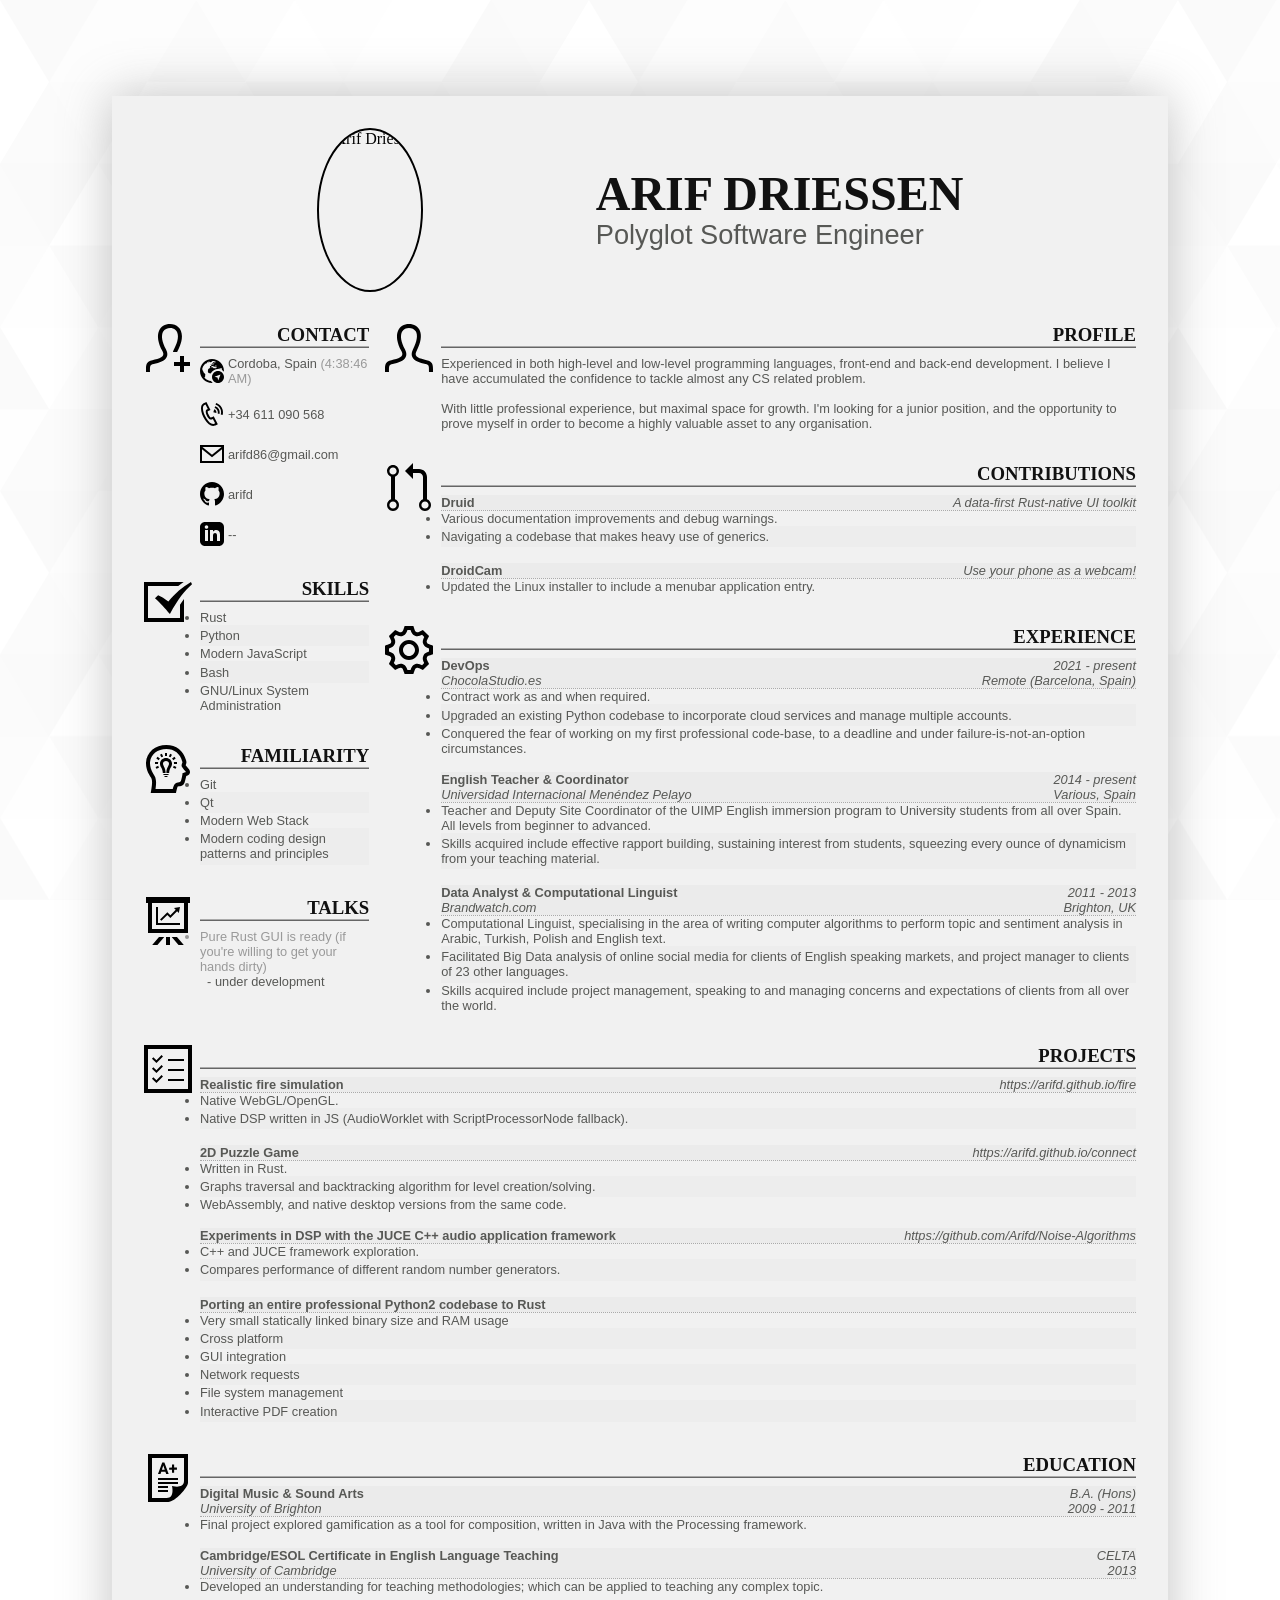
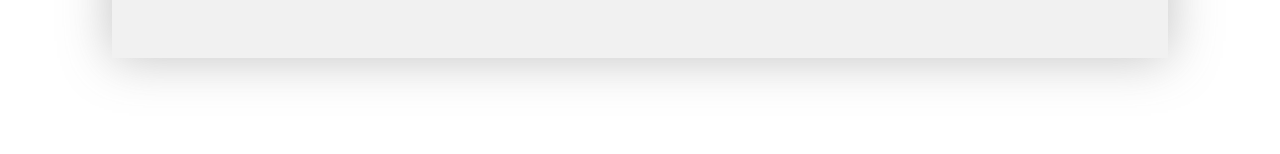
==== index.html @ daf62e9d "aesthetic tune-ups" ====
<!DOCTYPE html>
<html lang="en">

<head>
    <meta charset="UTF-8">
    <meta http-equiv="X-UA-Compatible" content="IE=edge">
    <meta name="viewport" content="width=device-width, initial-scale=1.0">
    <title>Arif Driessen - Curriculum Vitae</title>
    <link rel="icon" href="favicon-32x32.png" type="image/x-icon" />
    <link rel="stylesheet" href="index.css">
    <link rel="stylesheet" href="fonts.css">
    <link href="https://fonts.googleapis.com/icon?family=Material+Icons" rel="stylesheet">
</head>

<body>
    <main class="page">
        <header class="no-print">
            <img id="header-photo" class="no-print" src="https://avatars3.githubusercontent.com/u/2345750"
                alt="Arif Driessen" />
            <div>
                <h1>ARIF DRIESSEN</h1>
                <p class=subheader>Polyglot Software Engineer</p>
            </div>
        </header>
        <div class="left">
            <article data-src="contact"></article>
            <article data-src="skills"></article>
            <article data-src="familiarity"></article>
            <article data-src="talks"></article>
            <!-- <article data-src="interested"></article> -->
        </div>
        <div class="right">
            <article data-src="profile"></article>
            <article data-src="contributions"></article>
            <article data-src="experience"></article>
        </div>
        <footer>
            <article data-src="projects"></article>
            <article data-src="education"></article>
        </footer>
    </main>

    <script type="text/javascript">
        function email() {
            const part1 = "arifd86";
            const part2 = Math.pow(2, 6);
            const part3 = String.fromCharCode(part2);
            const part4 = "liamg".split("").reverse().join('');
            const part5 = "moc.".split("").reverse().join('');
            const part6 = part1 + String.fromCharCode(part2) + part4 + part5;
            return part6;
        }

        function tel() {
            const space = ' ';
            const plus = '+';
            const zero = '0';
            const one = '1';
            const three = '3';
            const four = '4';
            const five = '5';
            const six = '6';
            const eight = '8';
            const nine = '9';
            return plus + three + four + space + six + one + one + space + zero + nine + zero + space + five + six + eight;
        }
    </script>

    <script type="module">
        // Replacer
        async function inject_content(article) {
            const name = article.dataset.src;
            // fetch content
            const response = await fetch('sections/' + name + '.txt');
            let content = await response.text();
            // dynamically replace
            content = content.replaceAll("**email**", email);
            content = content.replaceAll("**tel**", tel);
            // prepare headers
            const icon = `<img src="icons/${name}.svg">`;
            const title = `<header><h3>${name.toUpperCase()}</h3><hr></header>`;
            // inject
            article.innerHTML = icon + title + '<main style="padding-top: var(--padding);">' + content + '</main>';
        }

        [...document.getElementsByTagName('article')].forEach(article => inject_content(article))
    </script>

    <script>
            (function set_time() {
                const element = document.getElementById("timezone");
                if (element) {
                    element.innerHTML = '(' + new Date().toLocaleTimeString({ timeZone: "Europe/Madrid", }) + ')';
                }
                setTimeout(set_time, 1000);
            })()
    </script>
</body>

</html>
---- index.css ----
:root {
  --padding: 0.5em;
  --page-padding: calc(var(--padding) * 4);
  --page-width: 60rem;
  --photo-height: 10rem;
  /* colours in descending order of brightness */
  --bg: #ffffff;
  --page-bg: #f1f1f1;
  --shade-content: #efefef;
  --shade-alt-row: #ededed;
  --shade-header: #ebebeb;
}

* {
  /* box-sizing: border-box; */
  margin: 0;
  padding: 0;
}

body {
  display: flex;
  justify-content: center;
  background-color: var(--bg);
  background-image: url("data:image/svg+xml,%3Csvg xmlns='http://www.w3.org/2000/svg' width='100%25'%3E%3Cdefs%3E%3ClinearGradient id='a' gradientUnits='userSpaceOnUse' x1='0' x2='0' y1='0' y2='100%25' gradientTransform='rotate(0,653,469)'%3E%3Cstop offset='0' stop-color='%23ffffff'/%3E%3Cstop offset='1' stop-color='%23ffffff'/%3E%3C/linearGradient%3E%3Cpattern patternUnits='userSpaceOnUse' id='b' width='589' height='490.8' x='0' y='0' viewBox='0 0 1080 900'%3E%3Cg fill-opacity='0.02'%3E%3Cpolygon fill='%23444' points='90 150 0 300 180 300'/%3E%3Cpolygon points='90 150 180 0 0 0'/%3E%3Cpolygon fill='%23AAA' points='270 150 360 0 180 0'/%3E%3Cpolygon fill='%23DDD' points='450 150 360 300 540 300'/%3E%3Cpolygon fill='%23999' points='450 150 540 0 360 0'/%3E%3Cpolygon points='630 150 540 300 720 300'/%3E%3Cpolygon fill='%23DDD' points='630 150 720 0 540 0'/%3E%3Cpolygon fill='%23444' points='810 150 720 300 900 300'/%3E%3Cpolygon fill='%23FFF' points='810 150 900 0 720 0'/%3E%3Cpolygon fill='%23DDD' points='990 150 900 300 1080 300'/%3E%3Cpolygon fill='%23444' points='990 150 1080 0 900 0'/%3E%3Cpolygon fill='%23DDD' points='90 450 0 600 180 600'/%3E%3Cpolygon points='90 450 180 300 0 300'/%3E%3Cpolygon fill='%23666' points='270 450 180 600 360 600'/%3E%3Cpolygon fill='%23AAA' points='270 450 360 300 180 300'/%3E%3Cpolygon fill='%23DDD' points='450 450 360 600 540 600'/%3E%3Cpolygon fill='%23999' points='450 450 540 300 360 300'/%3E%3Cpolygon fill='%23999' points='630 450 540 600 720 600'/%3E%3Cpolygon fill='%23FFF' points='630 450 720 300 540 300'/%3E%3Cpolygon points='810 450 720 600 900 600'/%3E%3Cpolygon fill='%23DDD' points='810 450 900 300 720 300'/%3E%3Cpolygon fill='%23AAA' points='990 450 900 600 1080 600'/%3E%3Cpolygon fill='%23444' points='990 450 1080 300 900 300'/%3E%3Cpolygon fill='%23222' points='90 750 0 900 180 900'/%3E%3Cpolygon points='270 750 180 900 360 900'/%3E%3Cpolygon fill='%23DDD' points='270 750 360 600 180 600'/%3E%3Cpolygon points='450 750 540 600 360 600'/%3E%3Cpolygon points='630 750 540 900 720 900'/%3E%3Cpolygon fill='%23444' points='630 750 720 600 540 600'/%3E%3Cpolygon fill='%23AAA' points='810 750 720 900 900 900'/%3E%3Cpolygon fill='%23666' points='810 750 900 600 720 600'/%3E%3Cpolygon fill='%23999' points='990 750 900 900 1080 900'/%3E%3Cpolygon fill='%23999' points='180 0 90 150 270 150'/%3E%3Cpolygon fill='%23444' points='360 0 270 150 450 150'/%3E%3Cpolygon fill='%23FFF' points='540 0 450 150 630 150'/%3E%3Cpolygon points='900 0 810 150 990 150'/%3E%3Cpolygon fill='%23222' points='0 300 -90 450 90 450'/%3E%3Cpolygon fill='%23FFF' points='0 300 90 150 -90 150'/%3E%3Cpolygon fill='%23FFF' points='180 300 90 450 270 450'/%3E%3Cpolygon fill='%23666' points='180 300 270 150 90 150'/%3E%3Cpolygon fill='%23222' points='360 300 270 450 450 450'/%3E%3Cpolygon fill='%23FFF' points='360 300 450 150 270 150'/%3E%3Cpolygon fill='%23444' points='540 300 450 450 630 450'/%3E%3Cpolygon fill='%23222' points='540 300 630 150 450 150'/%3E%3Cpolygon fill='%23AAA' points='720 300 630 450 810 450'/%3E%3Cpolygon fill='%23666' points='720 300 810 150 630 150'/%3E%3Cpolygon fill='%23FFF' points='900 300 810 450 990 450'/%3E%3Cpolygon fill='%23999' points='900 300 990 150 810 150'/%3E%3Cpolygon points='0 600 -90 750 90 750'/%3E%3Cpolygon fill='%23666' points='0 600 90 450 -90 450'/%3E%3Cpolygon fill='%23AAA' points='180 600 90 750 270 750'/%3E%3Cpolygon fill='%23444' points='180 600 270 450 90 450'/%3E%3Cpolygon fill='%23444' points='360 600 270 750 450 750'/%3E%3Cpolygon fill='%23999' points='360 600 450 450 270 450'/%3E%3Cpolygon fill='%23666' points='540 600 630 450 450 450'/%3E%3Cpolygon fill='%23222' points='720 600 630 750 810 750'/%3E%3Cpolygon fill='%23FFF' points='900 600 810 750 990 750'/%3E%3Cpolygon fill='%23222' points='900 600 990 450 810 450'/%3E%3Cpolygon fill='%23DDD' points='0 900 90 750 -90 750'/%3E%3Cpolygon fill='%23444' points='180 900 270 750 90 750'/%3E%3Cpolygon fill='%23FFF' points='360 900 450 750 270 750'/%3E%3Cpolygon fill='%23AAA' points='540 900 630 750 450 750'/%3E%3Cpolygon fill='%23FFF' points='720 900 810 750 630 750'/%3E%3Cpolygon fill='%23222' points='900 900 990 750 810 750'/%3E%3Cpolygon fill='%23222' points='1080 300 990 450 1170 450'/%3E%3Cpolygon fill='%23FFF' points='1080 300 1170 150 990 150'/%3E%3Cpolygon points='1080 600 990 750 1170 750'/%3E%3Cpolygon fill='%23666' points='1080 600 1170 450 990 450'/%3E%3Cpolygon fill='%23DDD' points='1080 900 1170 750 990 750'/%3E%3C/g%3E%3C/pattern%3E%3C/defs%3E%3Crect x='0' y='0' fill='url(%23a)' width='100%25' height='100%25'/%3E%3Crect x='0' y='0' fill='url(%23b)' width='100%25' height='100%25'/%3E%3C/svg%3E");
  background-attachment: fixed;
  background-size: cover;
}

body>main {
  /* A paper page aesthetic */
  margin: max(0rem, min(6rem, calc(90vw - var(--page-width))));
  padding: var(--page-padding);
  max-width: calc(var(--page-width) + var(--page-padding));
  background-color: var(--page-bg);
  box-shadow: 0rem 0rem 3rem rgba(102, 102, 102, 0.4);
  /* grid */
  display: grid;
  grid-template-columns: 0.3fr 1fr;
  column-gap: calc(var(--padding) * 2);
  grid-template-areas: "header header" "left right" "footer footer"
}

body>main>header {
  grid-area: header;
  padding-bottom: calc(var(--padding) * 4);
  display: flex;
  flex-direction: row;
  flex-wrap: wrap;
  align-items: center;
  justify-content: space-evenly;
}

body>main>.left {
  grid-area: left;
}

body>main>.right {
  grid-area: right;
}

body>main>footer {
  grid-area: footer;
}

hr {
  height: 0px;
  background: transparent;
  width: 100%;
  border: none;
  border-top: solid 1px #aaa;
  border-bottom: solid 1px #666;
}

/* An article is a single embedded block that has an icon a title and content */

article {
  display: grid;
  grid-template-columns: auto 1fr;
  grid-template-rows: auto auto;
  column-gap: var(--padding);
  padding-bottom: calc(var(--padding) * 4);
}

article>header {
  text-align: end;
}

article>img {
  grid-row: 1 / 3;
}

/* article>main {
  grid-column: 2 / 3;
} */

/* article {
  display: grid;
  grid-template-columns: auto 1fr;
  column-gap: var(--padding);
  grid-template-rows: auto auto;
  padding-bottom: calc(var(--padding) * 4);
}

article>img {
  grid-row: 1 / 3;
} */

/* article>header>hr {
  margin-bottom: var(--padding);
} */

#header-photo {
  border: 2px solid black;
  border-radius: 100%;
  height: var(--photo-height);
}

a {
  color: inherit;
  text-decoration: inherit;
}

a:hover {
  color: blue;
  text-decoration: underline;
}

ul {
  list-style-position: outside;
}

li:nth-child(even) {
  padding-top: calc(var(--padding) / 2);
  padding-bottom: calc(var(--padding) / 2);
  background-color: var(--shade-alt-row);
}

/* Layouting for a box of content inside an article */

.content-header {
  display: flex;
  flex-direction: row;
  justify-content: space-between;
  background-color: var(--shade-header);
}

.content-content {
  border-top: dotted 1px #aaa;
}

.content-buffer {
  padding-top: var(--padding);
  padding-bottom: var(--padding);
}

.greyed-out {
  color: #999999;
}

@media only screen and (max-width: 799px) {
  /* For small screens */
  body>main {
    grid-template-areas: "header header" "right right" "footer footer" "left left"
  }
  article>main {
    grid-column: 1 / 3;
  }
}

@media print {
  body>main {
    /* No longer Page aesthetic, full screen, no shadow */
    width: 100vw;
    height: 100vh;
    margin: 0;
    padding: 0;
    box-shadow: 0px 0px 0px 0px rgba(0, 0, 0, 0.025);
  }
  body>main::before {
    content: "Arif Driessen";
    font-size: 2rem;
  }
  .no-print, .no-print * {
    display: none !important;
  }
}
---- fonts.css ----
h1, h2, h3, h4, h5 {
    color: #111111;
    /* padding-top: 1em; */
}

p, ul, .content-header, .content-content, .font {
    font-family: 'Source Sans Pro', sans-serif;
    font-size: 0.8rem;
    color: #575855;
    width: 100%;
}

h1 {
    font-family: 'Trocchi', serif;
    font-size: 3rem;
    font-weight: bold;
    line-height: 3.1rem;
    margin: 0;
}

.subheader {
    font-size: 1.7rem;
    font-weight: 300;
    /* margin: 0 0 24px; */
}
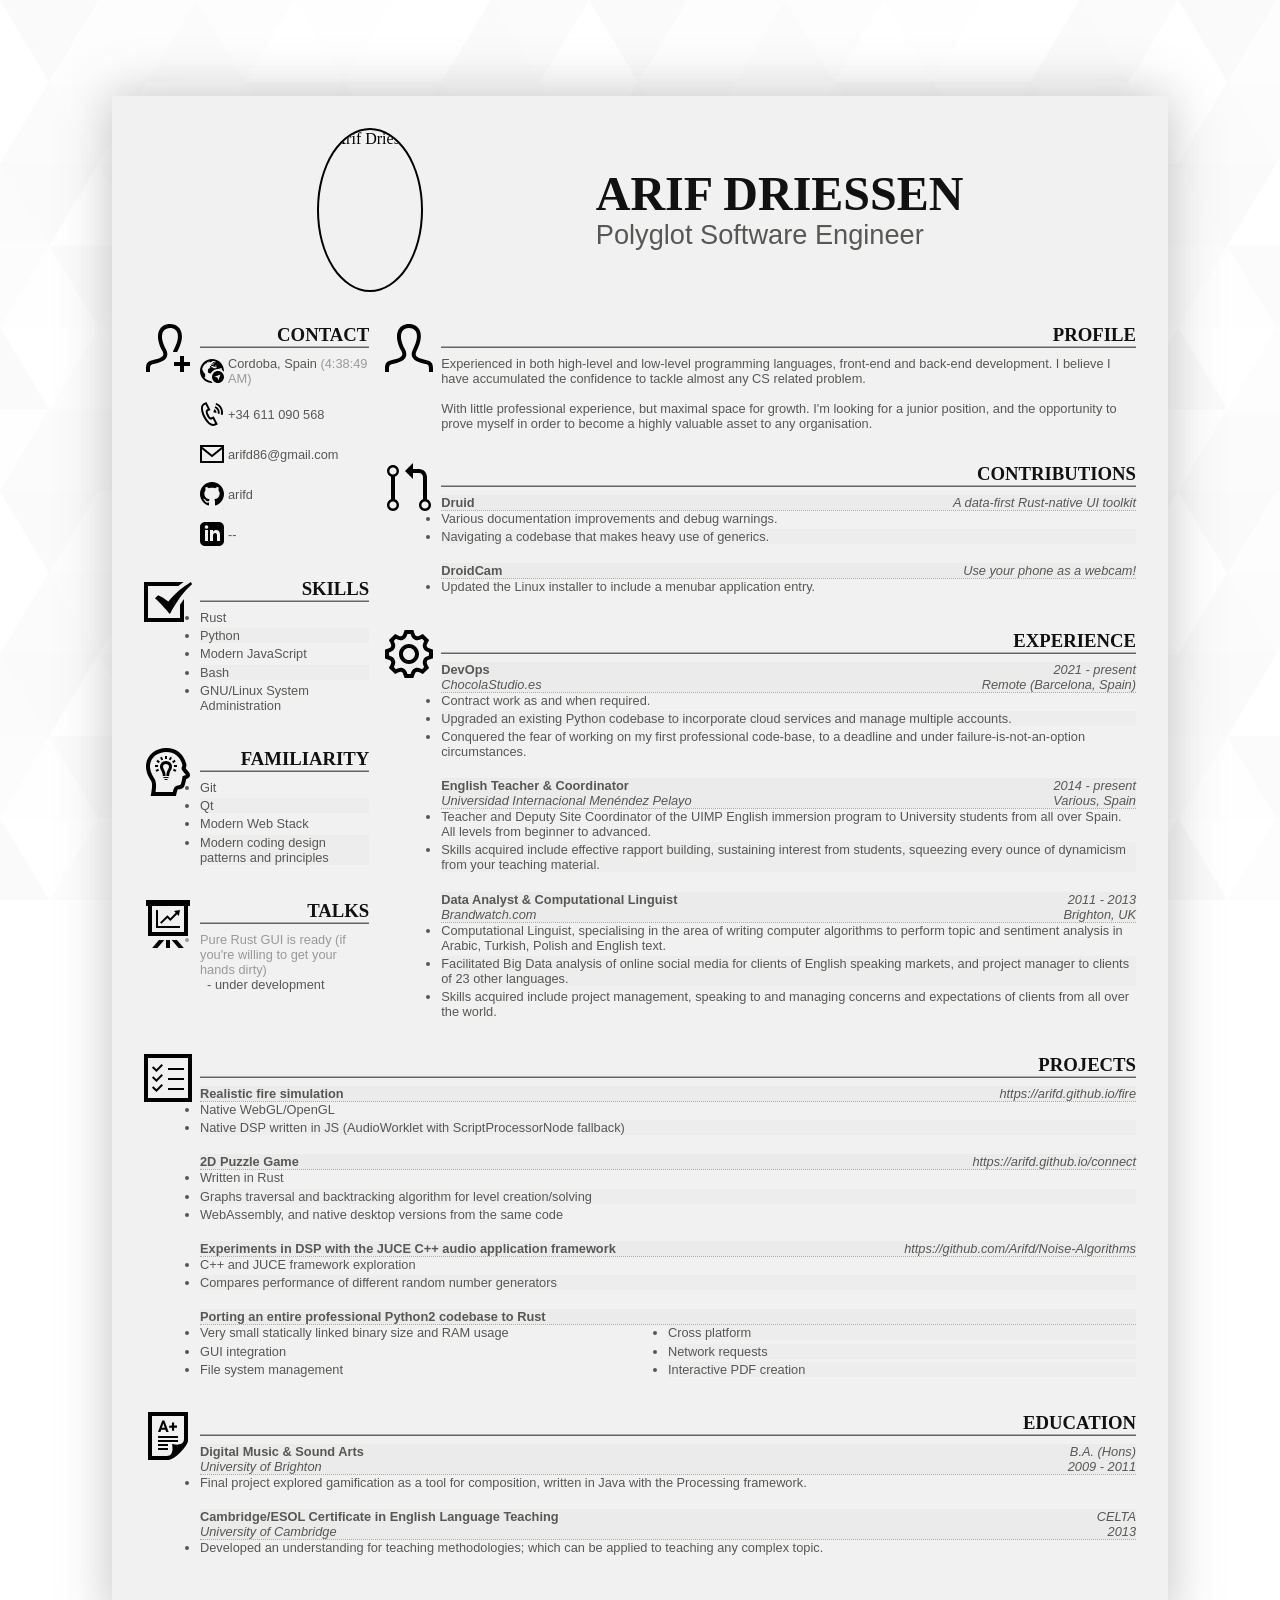
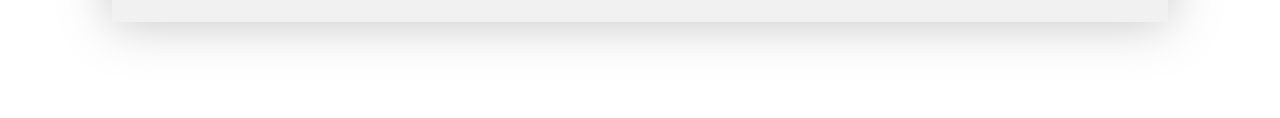
==== commit c10f424e: "removed .txt extension" ====
--- a/index.html
+++ b/index.html
@@ -71,7 +71,7 @@
         async function inject_content(article) {
             const name = article.dataset.src;
             // fetch content
-            const response = await fetch('sections/' + name + '.txt');
+            const response = await fetch('sections/' + name);
             let content = await response.text();
             // dynamically replace
             content = content.replaceAll("**email**", email);
--- a/index.css
+++ b/index.css
@@ -129,10 +129,17 @@
   list-style-position: outside;
 }
 
+li {
+  margin-bottom: calc(var(--padding) / 2);
+}
+
 li:nth-child(even) {
-  padding-top: calc(var(--padding) / 2);
-  padding-bottom: calc(var(--padding) / 2);
   background-color: var(--shade-alt-row);
+}
+
+.two-cols {
+  display: grid;
+  grid-template-columns: 1fr 1fr;
 }
 
 /* Layouting for a box of content inside an article */
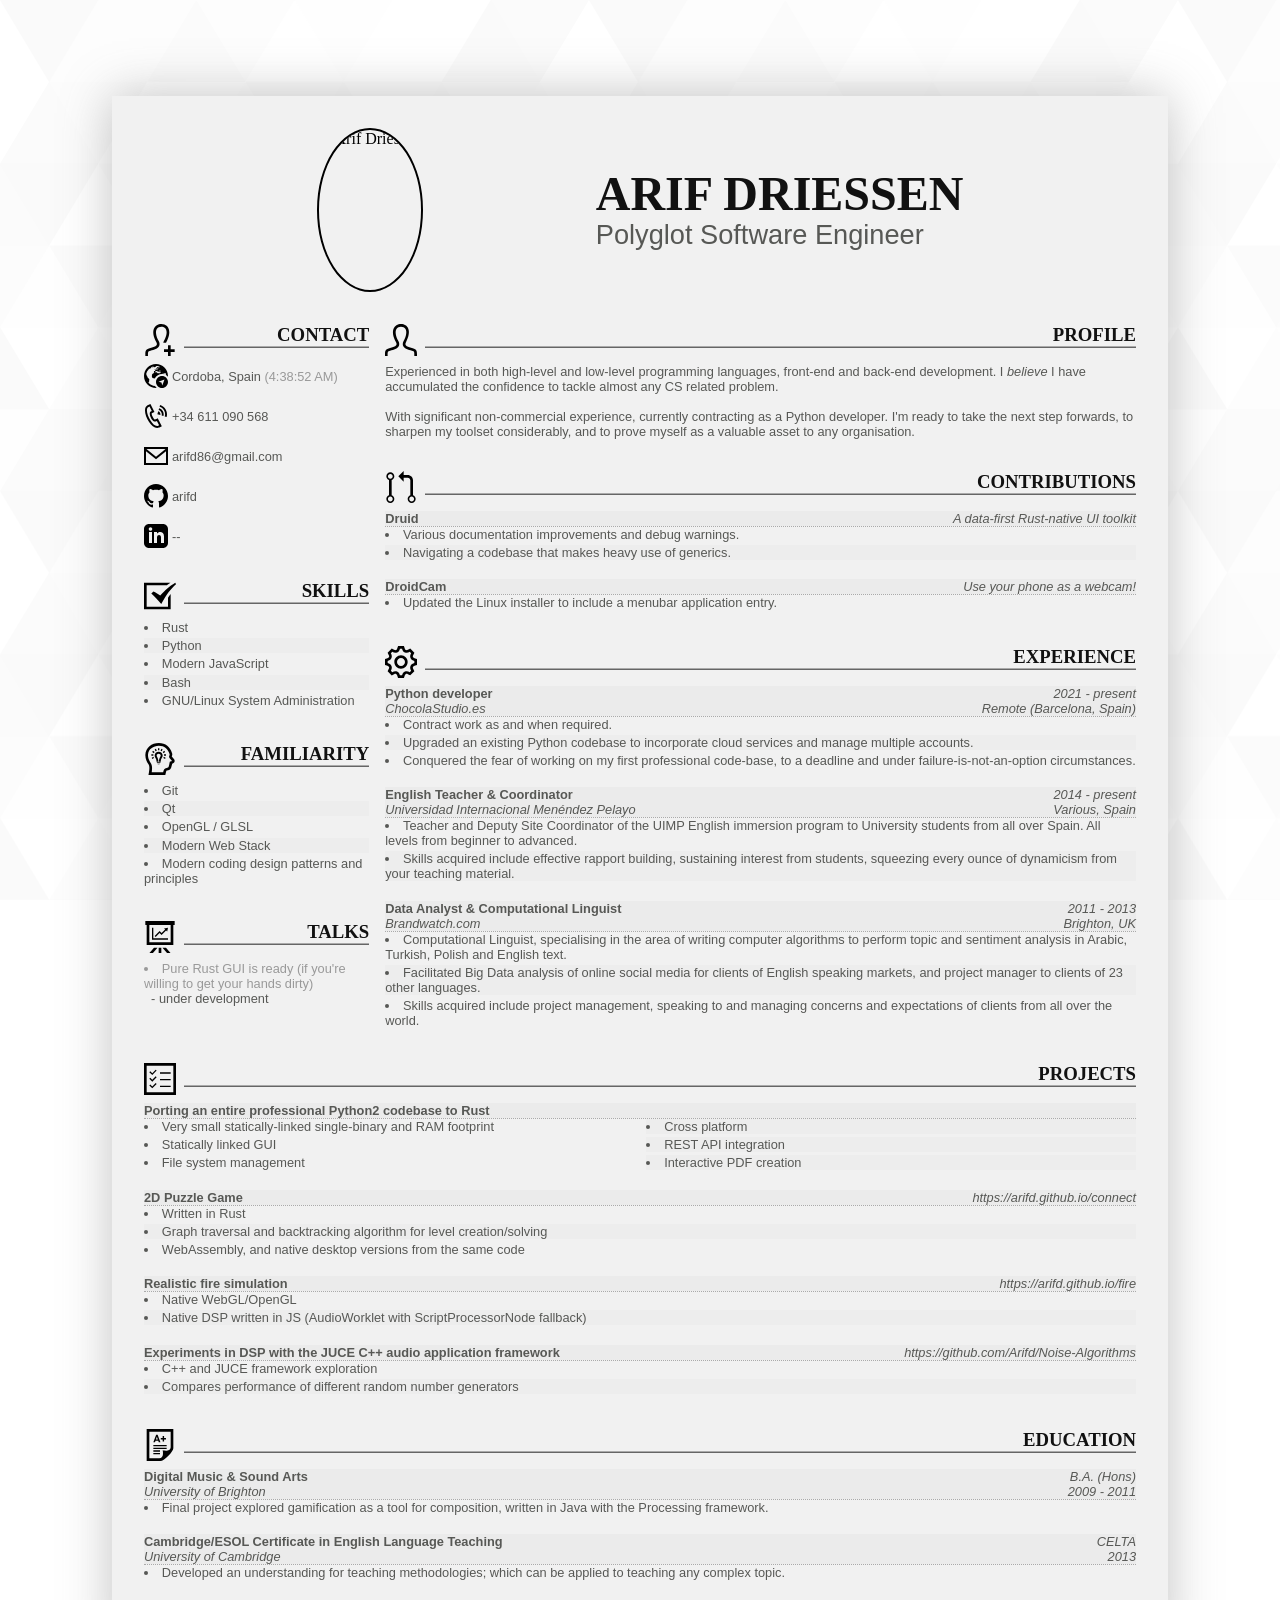
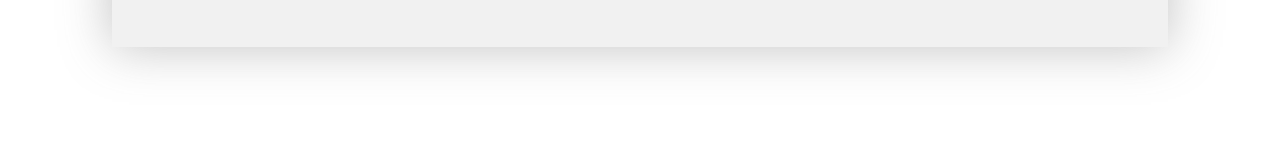
==== commit 8a46c435: "maintain printability" ====
--- a/index.html
+++ b/index.html
@@ -14,7 +14,7 @@
 
 <body>
     <main class="page">
-        <header class="no-print">
+        <header>
             <img id="header-photo" class="no-print" src="https://avatars3.githubusercontent.com/u/2345750"
                 alt="Arif Driessen" />
             <div>
--- a/index.css
+++ b/index.css
@@ -85,8 +85,8 @@
   text-align: end;
 }
 
-article>img {
-  grid-row: 1 / 3;
+article>main {
+  grid-column: 1 / 3;
 }
 
 /* article>main {
@@ -126,7 +126,7 @@
 }
 
 ul {
-  list-style-position: outside;
+  list-style-position: inside;
 }
 
 li {
@@ -140,6 +140,7 @@
 .two-cols {
   display: grid;
   grid-template-columns: 1fr 1fr;
+  column-gap: calc(var(--padding) * 2);
 }
 
 /* Layouting for a box of content inside an article */
@@ -183,10 +184,6 @@
     padding: 0;
     box-shadow: 0px 0px 0px 0px rgba(0, 0, 0, 0.025);
   }
-  body>main::before {
-    content: "Arif Driessen";
-    font-size: 2rem;
-  }
   .no-print, .no-print * {
     display: none !important;
   }
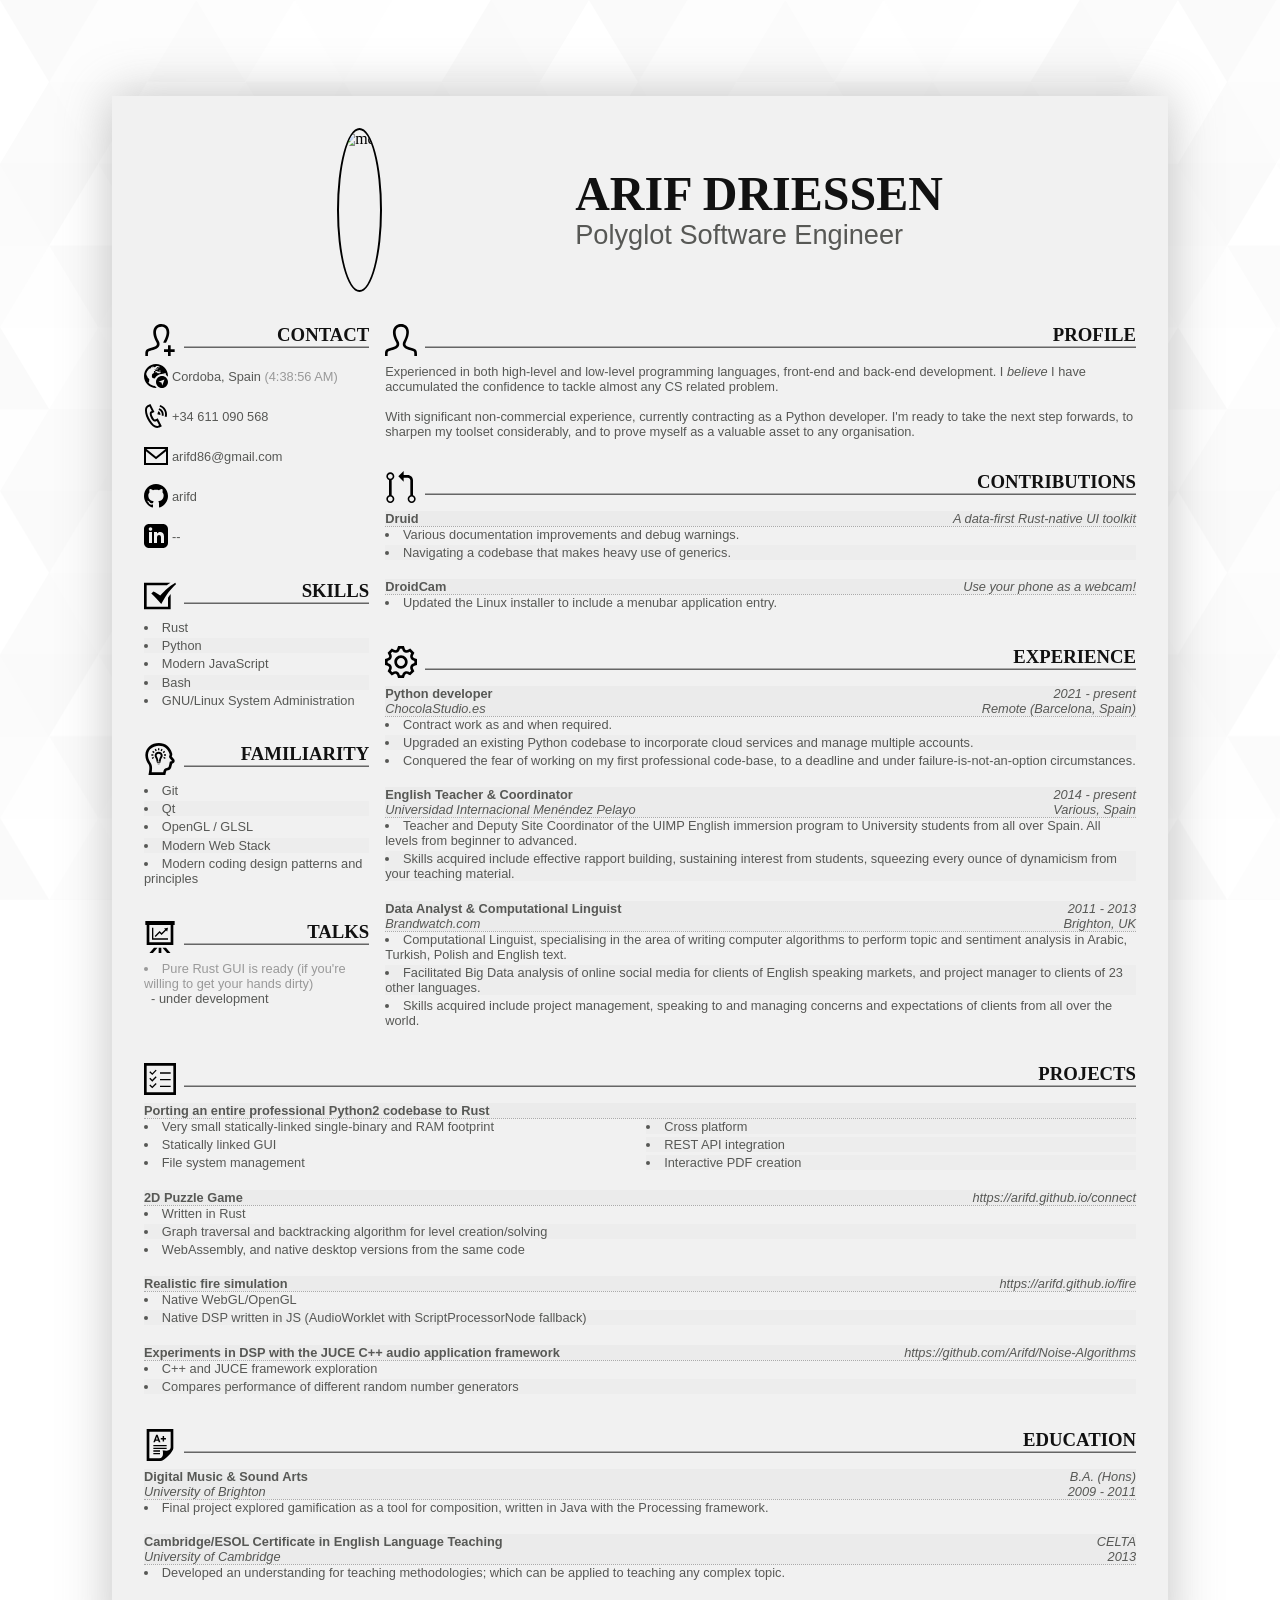
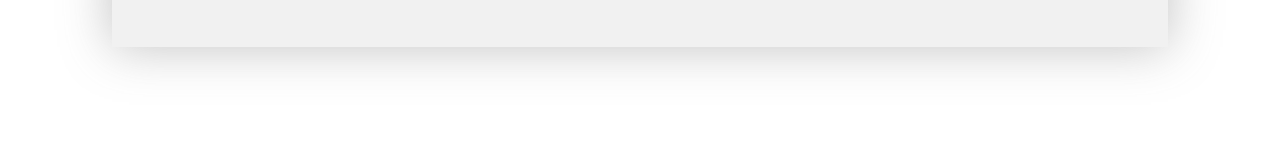
==== commit aea8032a: "changed img alt" ====
--- a/index.html
+++ b/index.html
@@ -15,8 +15,7 @@
 <body>
     <main class="page">
         <header>
-            <img id="header-photo" class="no-print" src="https://avatars3.githubusercontent.com/u/2345750"
-                alt="Arif Driessen" />
+            <img id="header-photo" class="no-print" src="https://avatars3.githubusercontent.com/u/2345750" alt="me!" />
             <div>
                 <h1>ARIF DRIESSEN</h1>
                 <p class=subheader>Polyglot Software Engineer</p>
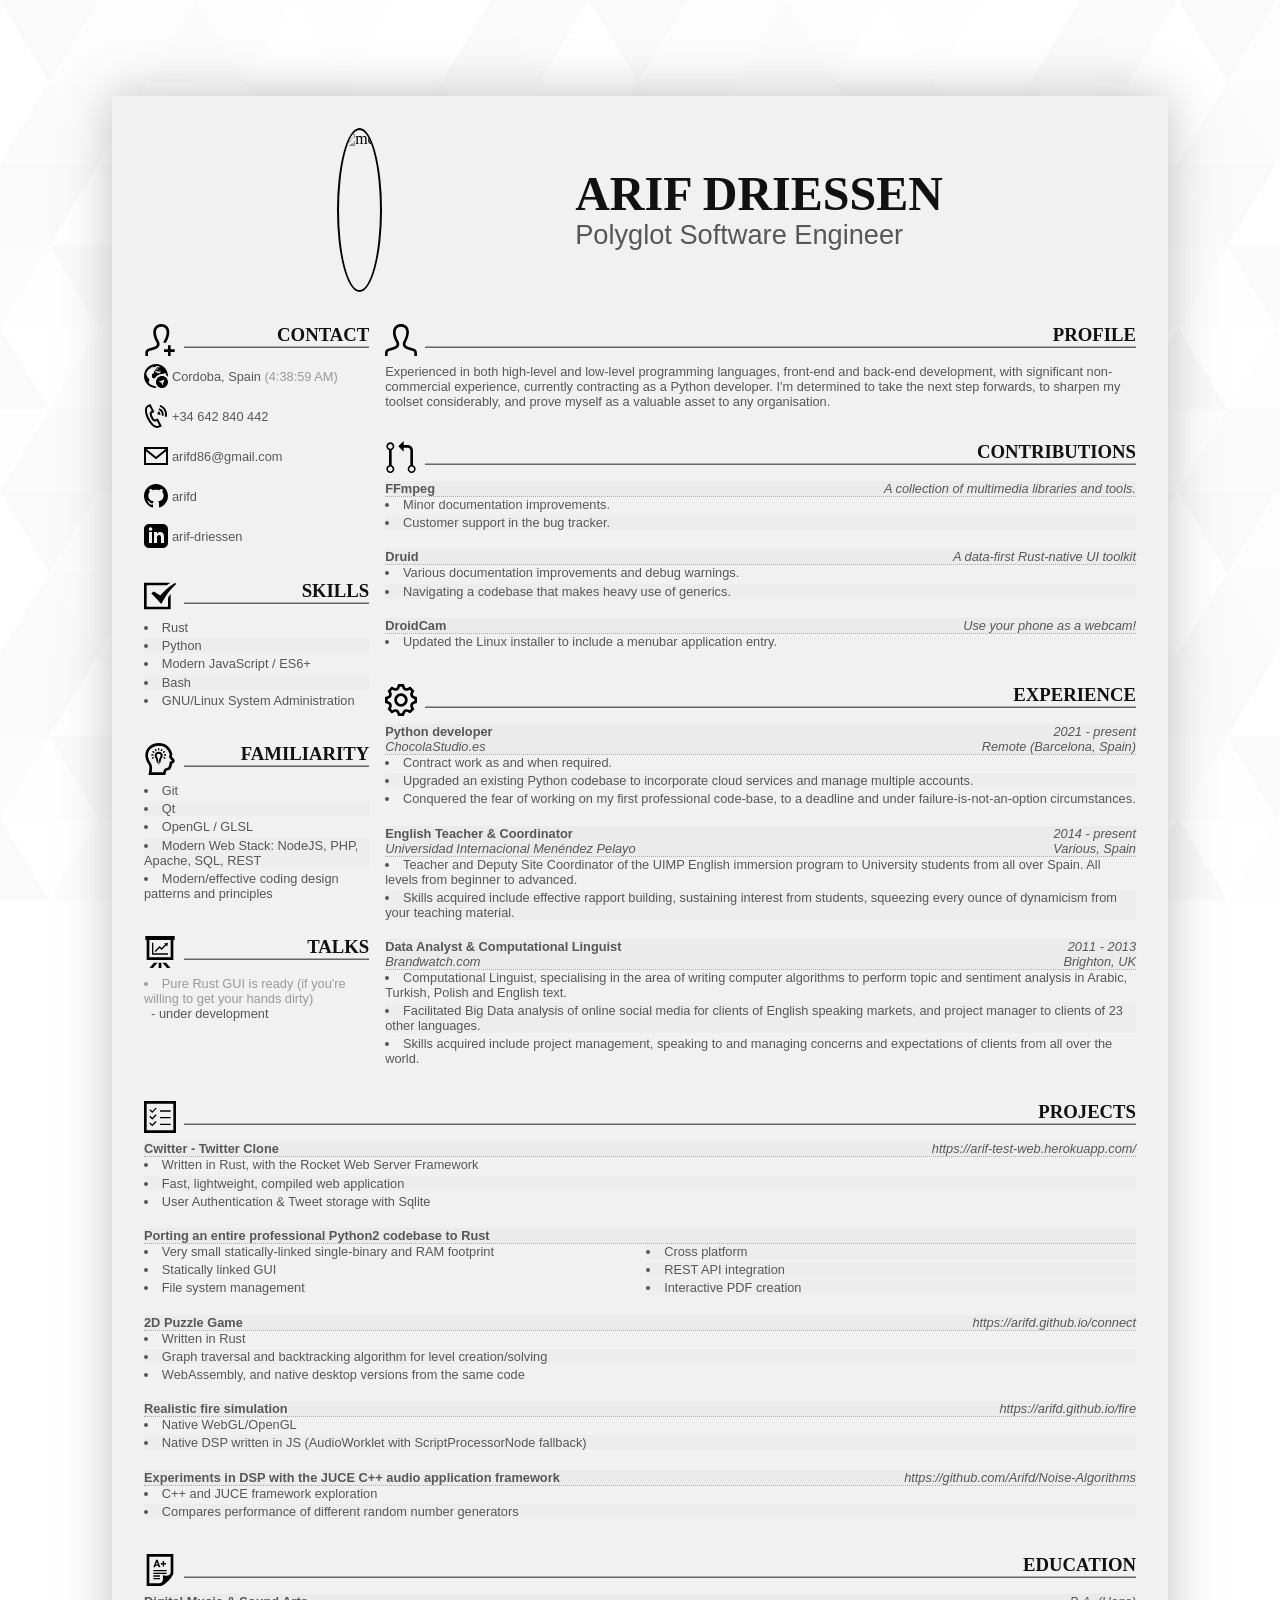
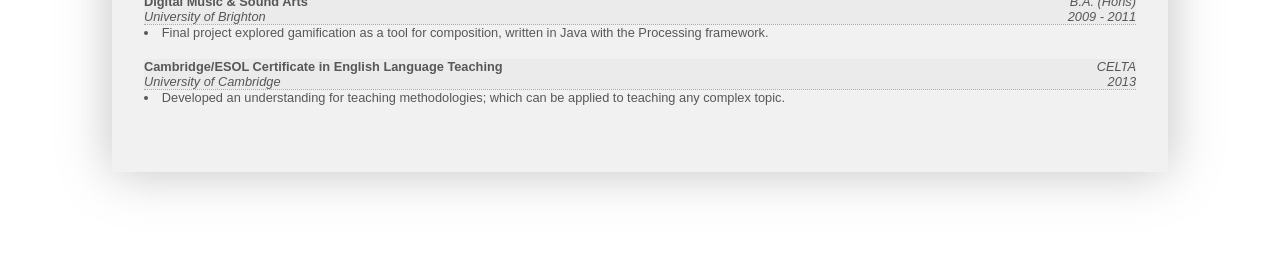
==== commit d446bbd9: "updated telephone number" ====
--- a/index.html
+++ b/index.html
@@ -55,13 +55,15 @@
             const plus = '+';
             const zero = '0';
             const one = '1';
+            const two = '2';
             const three = '3';
             const four = '4';
             const five = '5';
             const six = '6';
+            const seven = '7';
             const eight = '8';
             const nine = '9';
-            return plus + three + four + space + six + one + one + space + zero + nine + zero + space + five + six + eight;
+            return plus + three + four + space + six + four + two + space + eight + four + zero + space + four + four + two;
         }
     </script>
 
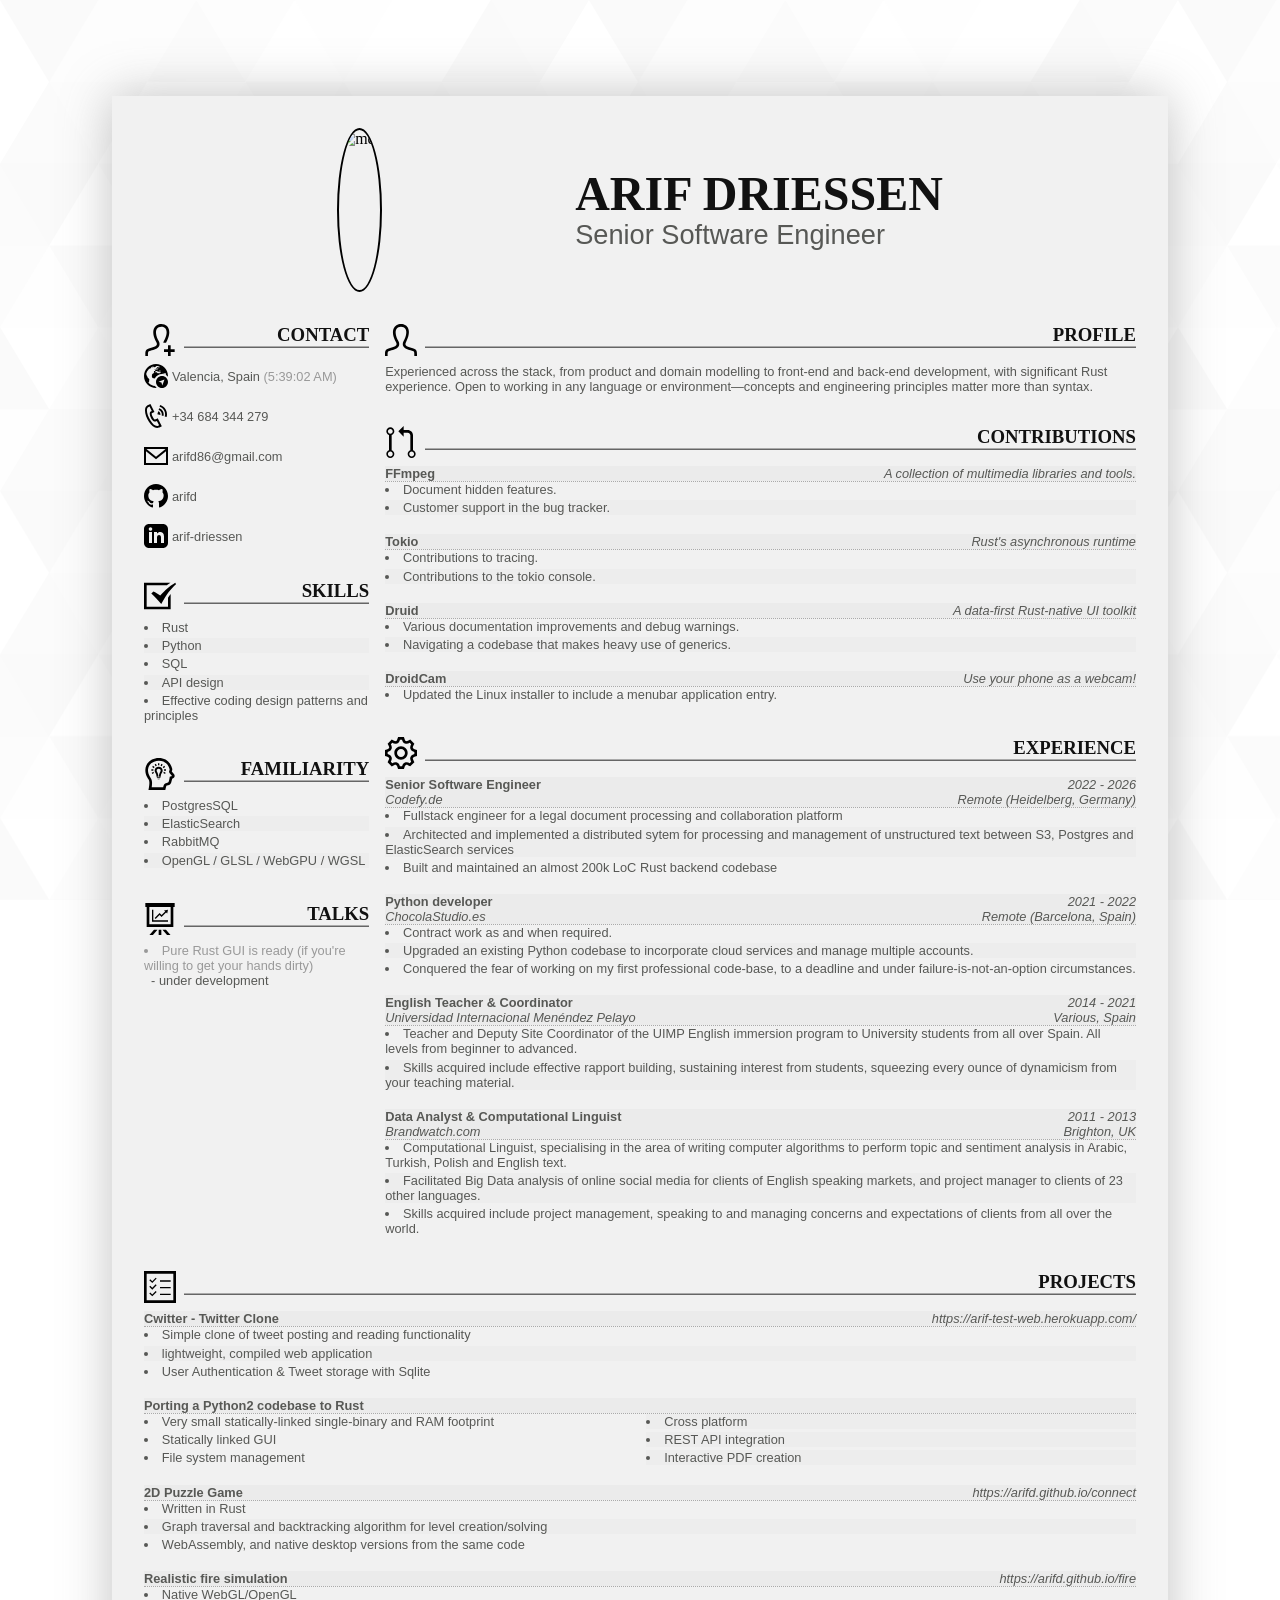
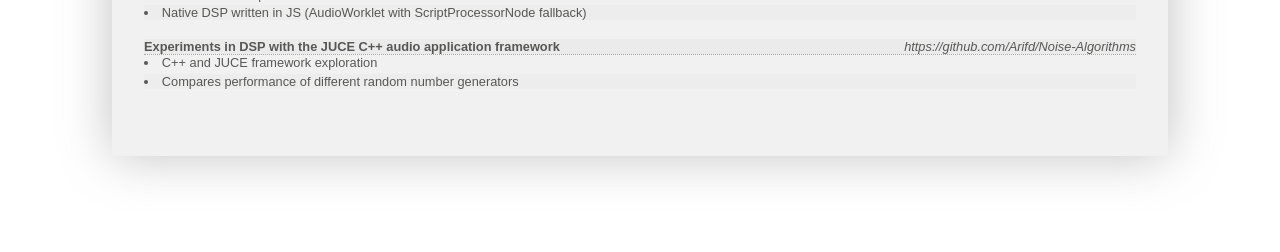
==== commit 2b40633b: "refresh information" ====
--- a/index.html
+++ b/index.html
@@ -18,28 +18,29 @@
             <img id="header-photo" class="no-print" src="https://avatars3.githubusercontent.com/u/2345750" alt="me!" />
             <div>
                 <h1>ARIF DRIESSEN</h1>
-                <p class=subheader>Polyglot Software Engineer</p>
+                <p class=subheader>Senior Software Engineer</p>
             </div>
         </header>
         <div class="left">
-            <article data-src="contact"></article>
-            <article data-src="skills"></article>
-            <article data-src="familiarity"></article>
-            <article data-src="talks"></article>
-            <!-- <article data-src="interested"></article> -->
+            <article data-src="contact.html"></article>
+            <article data-src="skills.html"></article>
+            <article data-src="familiarity.html"></article>
+            <article data-src="talks.html"></article>
+            <!-- <article data-src="interested.html"></article> -->
         </div>
         <div class="right">
-            <article data-src="profile"></article>
-            <article data-src="contributions"></article>
-            <article data-src="experience"></article>
+            <article data-src="profile.html"></article>
+            <article data-src="contributions.html"></article>
+            <article data-src="experience.html"></article>
         </div>
         <footer>
-            <article data-src="projects"></article>
-            <article data-src="education"></article>
+            <article data-src="projects.html"></article>
+            <!--<article data-src="education.html"></article>-->
         </footer>
     </main>
 
     <script type="text/javascript">
+        // Evade bots by not typing this in code directly.
         function email() {
             const part1 = "arifd86";
             const part2 = Math.pow(2, 6);
@@ -50,6 +51,7 @@
             return part6;
         }
 
+        // Evade bots by not typing this in code directly.
         function tel() {
             const space = ' ';
             const plus = '+';
@@ -63,39 +65,48 @@
             const seven = '7';
             const eight = '8';
             const nine = '9';
-            return plus + three + four + space + six + four + two + space + eight + four + zero + space + four + four + two;
+            return plus + three + four + space + six + eight + four + space + three + four + four + space + two + seven + nine;
         }
     </script>
 
     <script type="module">
-        // Replacer
-        async function inject_content(article) {
-            const name = article.dataset.src;
-            // fetch content
-            const response = await fetch('sections/' + name);
+        async function inject_sections(article) {
+            const src = article.dataset.src;
+            const name = article.dataset.src.replace(".html", "");
+
+            // Fetch sections:
+            const response = await fetch('sections/' + src);
             let content = await response.text();
-            // dynamically replace
+
+            // Replace placeholders:
             content = content.replaceAll("**email**", email);
             content = content.replaceAll("**tel**", tel);
-            // prepare headers
+
+            // Set headers:
             const icon = `<img src="icons/${name}.svg">`;
-            const title = `<header><h3>${name.toUpperCase()}</h3><hr></header>`;
-            // inject
-            article.innerHTML = icon + title + '<main style="padding-top: var(--padding);">' + content + '</main>';
+            const title = name === "contributions"
+                ? `<a href="https://github.com/pulls/search?q=is%3Apr+is%3Amerged+author%3Aarifd+-user%3Aarifd">${name.toUpperCase()}</a>`
+                : name.toUpperCase();
+            const header = `<header><h3>${title}</h3><hr></header>`;
+
+            // Inject content:
+            article.innerHTML = icon + header + '<main style="padding-top: var(--padding);">' + content + '</main>';
         }
 
-        [...document.getElementsByTagName('article')].forEach(article => inject_content(article))
+        [...document.getElementsByTagName('article')].forEach(article => inject_sections(article))
     </script>
 
     <script>
-            (function set_time() {
-                const element = document.getElementById("timezone");
-                if (element) {
-                    element.innerHTML = '(' + new Date().toLocaleTimeString({ timeZone: "Europe/Madrid", }) + ')';
-                }
-                setTimeout(set_time, 1000);
-            })()
+        (function set_time() {
+            const element = document.getElementById("timezone");
+            if (element) {
+                element.innerHTML = '(' + new Date().toLocaleTimeString(undefined, {
+                    timeZone: "Europe/Madrid",
+                }) + ')';
+            }
+            setTimeout(set_time, 1000);
+        })()
     </script>
 </body>
 
-</html>+</html>
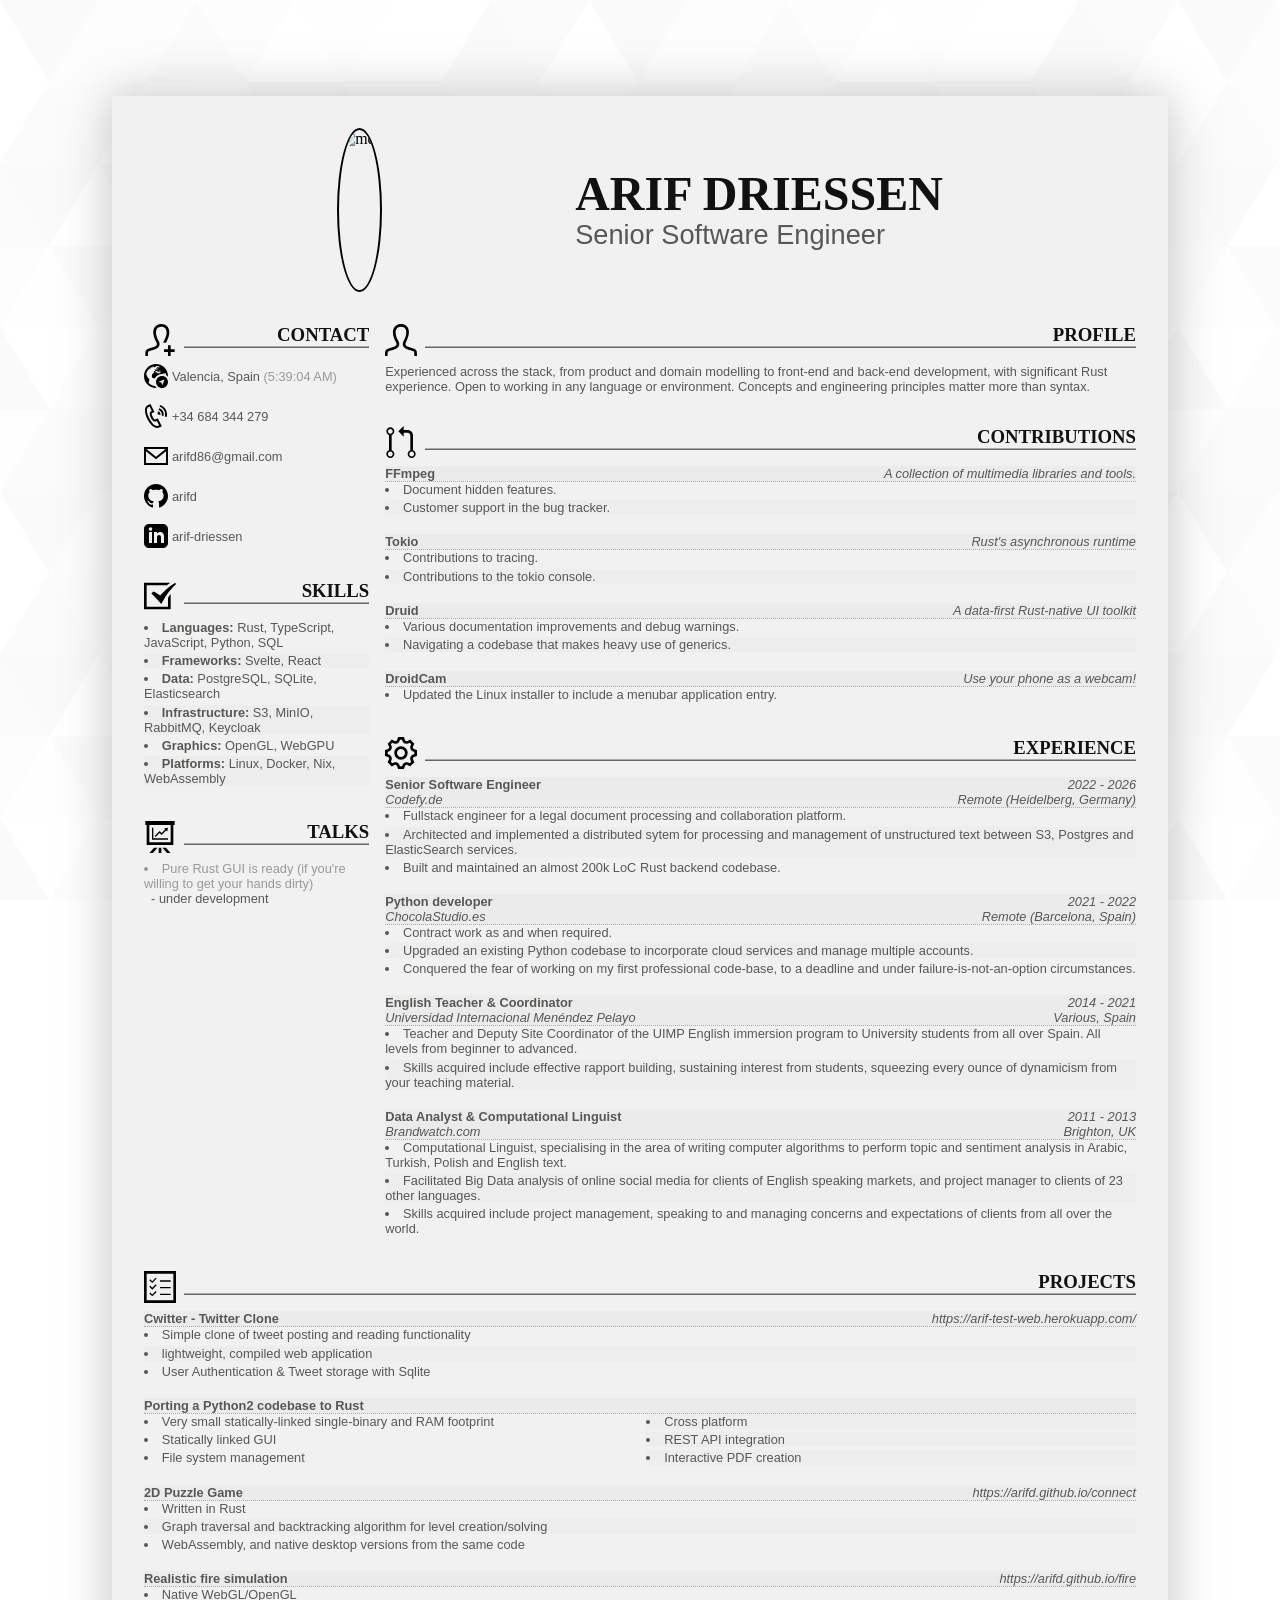
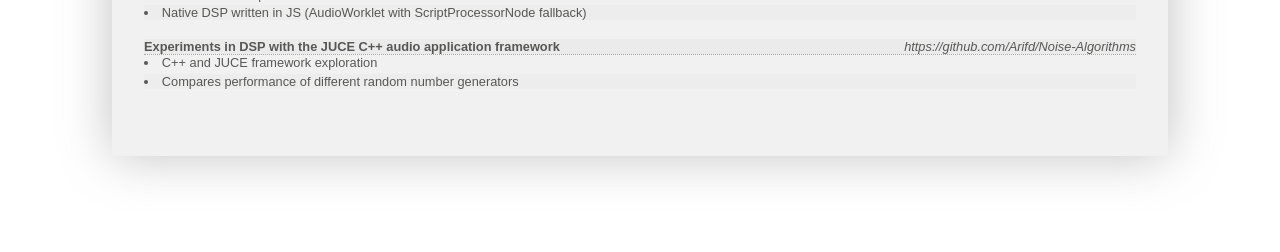
==== commit 6e86d2f4: "skills" ====
--- a/index.html
+++ b/index.html
@@ -24,7 +24,6 @@
         <div class="left">
             <article data-src="contact.html"></article>
             <article data-src="skills.html"></article>
-            <article data-src="familiarity.html"></article>
             <article data-src="talks.html"></article>
             <!-- <article data-src="interested.html"></article> -->
         </div>
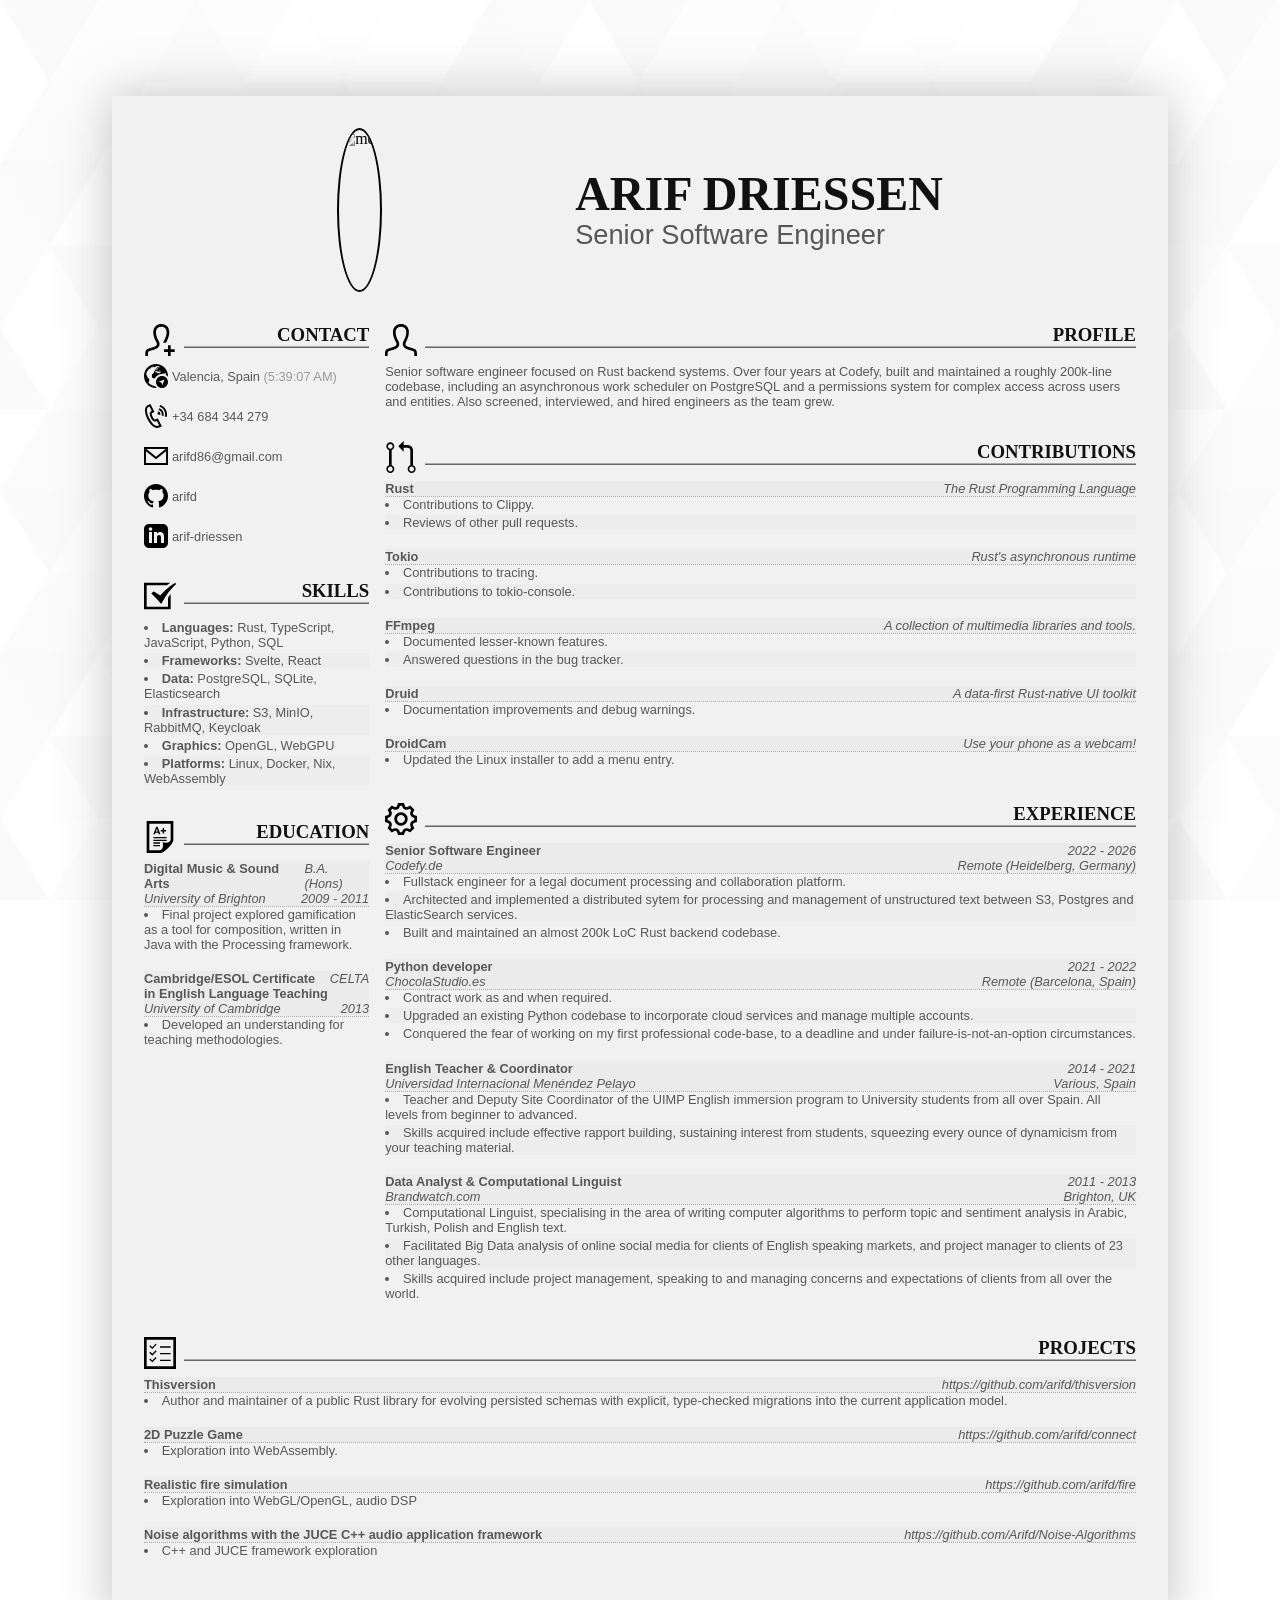
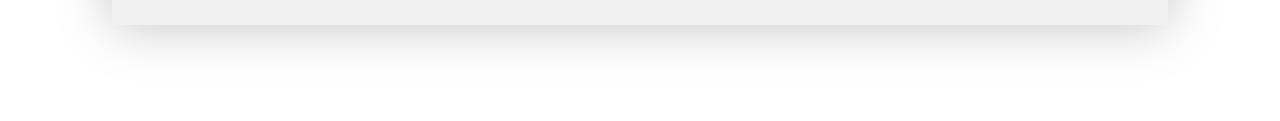
==== commit c188986b: "education" ====
--- a/index.html
+++ b/index.html
@@ -24,7 +24,7 @@
         <div class="left">
             <article data-src="contact.html"></article>
             <article data-src="skills.html"></article>
-            <article data-src="talks.html"></article>
+            <article data-src="education.html"></article>
             <!-- <article data-src="interested.html"></article> -->
         </div>
         <div class="right">
